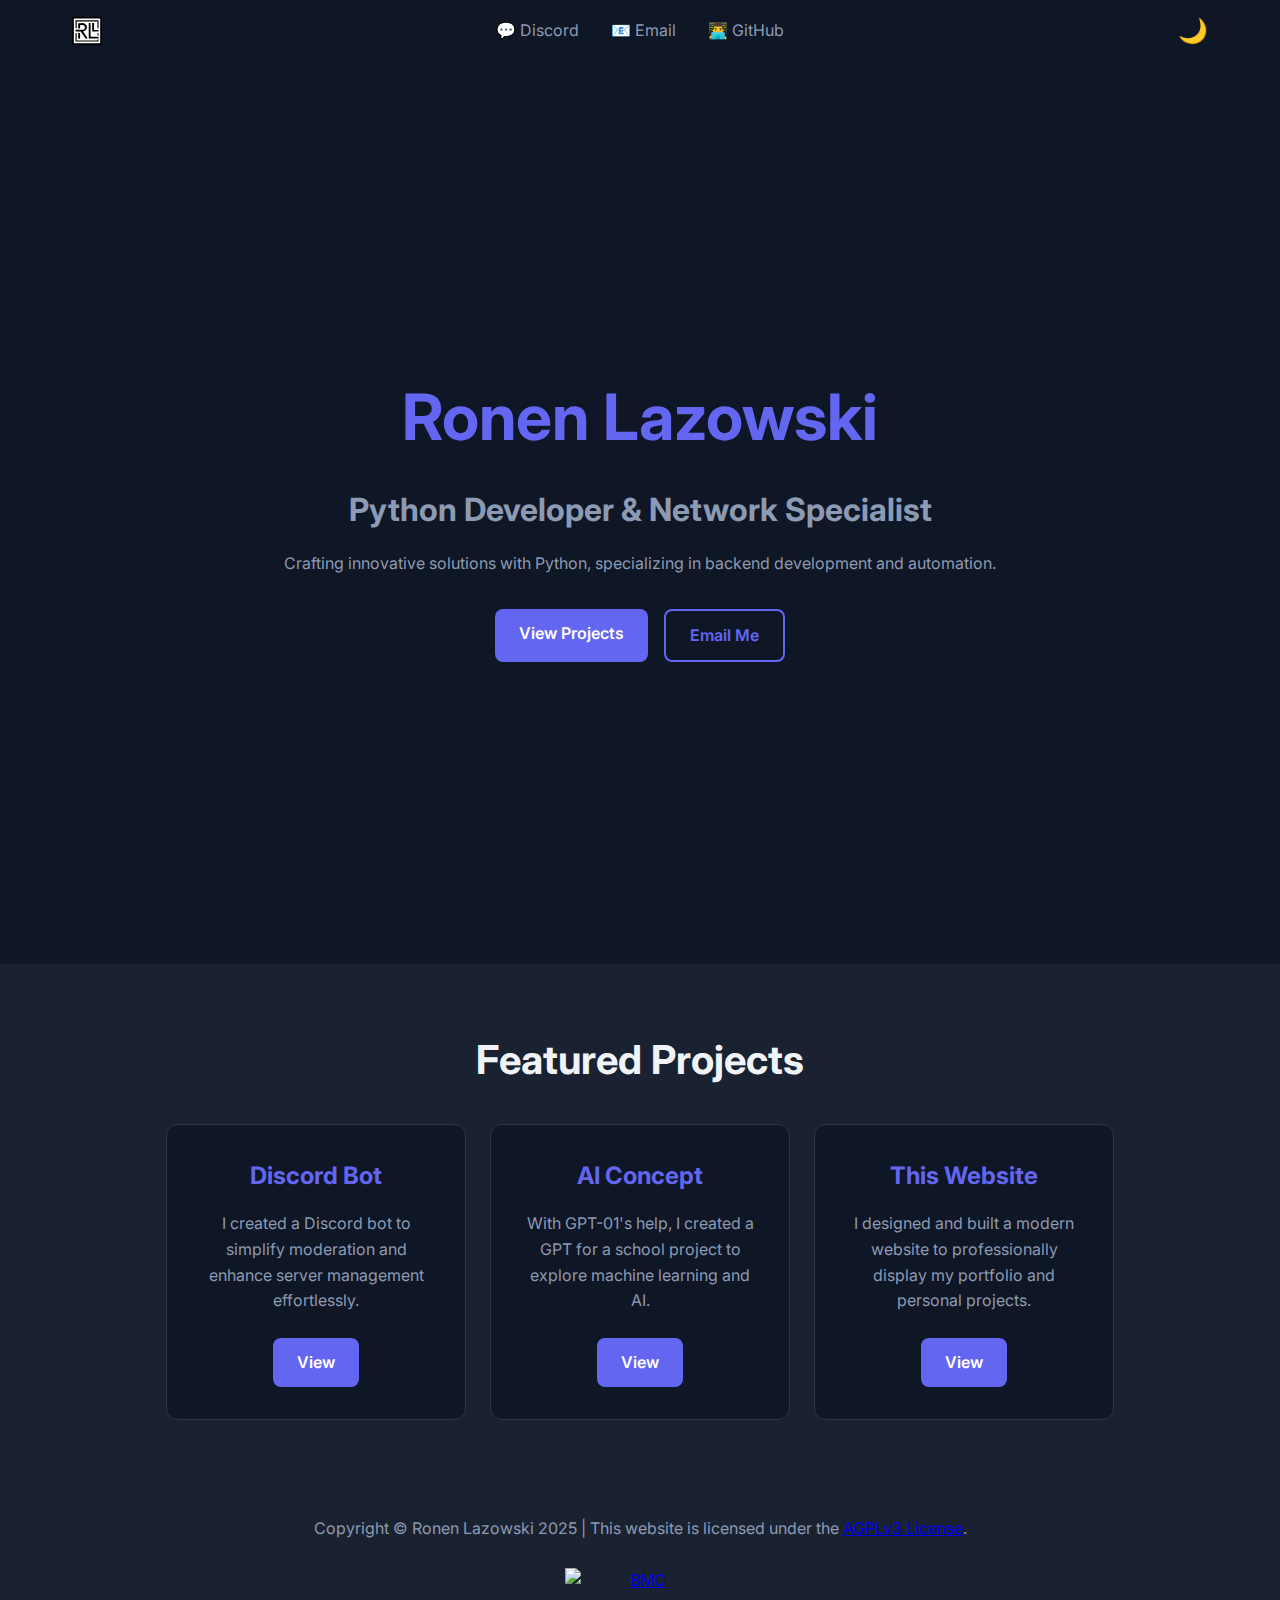
==== index.html @ 9857ad74 "Update index.html" ====
<!DOCTYPE html>
<html lang="en">
<head>
    <!-- Meta Information -->
    <meta charset="UTF-8" />
    <meta name="viewport" content="width=device-width, initial-scale=1.0" />
    <meta name="description" content="Python developer and network specialist building automation tools, Discord bots, and scalable backend systems." />
    <meta name="author" content="Ronen Lazowski" />
    <meta name="robots" content="index, follow" />
    <meta name="theme-color" content="#0d1117" />
    <meta name="apple-mobile-web-app-title" content="Ronen L" />

    <!-- Title and Canonical -->
    <title>Ronen Lazowski | Python Developer & Network Specialist</title>
    <link rel="canonical" href="https://www.ronenlaz.com/" />

    <!-- Open Graph Meta Tags -->
    <meta property="og:site_name" content="Ronen Lazowski" />
    <meta property="og:locale" content="en_US" />
    <meta property="og:title" content="Ronen Lazowski | Python Developer & Network Specialist" />
    <meta property="og:description" content="Python Developer & Network Specialist crafting automation tools, bots, and scalable backend systems." />
    <meta property="og:type" content="website" />
    <meta property="og:url" content="https://www.ronenlaz.com" />
    <meta property="og:image" content="images/logo.png" />
    <meta property="og:image:width" content="630" />
    <meta property="og:image:height" content="630" />

    <!-- Twitter Card Meta Tags -->
    <meta name="twitter:card" content="summary_large_image" />
    <meta name="twitter:title" content="Ronen Lazowski | Python Developer & Network Specialist" />
    <meta name="twitter:description" content="Python Developer & Network Specialist crafting automation tools, bots, and scalable backend systems." />
    <meta name="twitter:image" content="images/logo.png" />

    <!-- Favicon and Icons -->
    <link rel="icon" href="images/favicon.ico" type="image/x-icon" />
    <link rel="icon" type="image/png" href="images/favicon-96x96.png" sizes="96x96" alt="Ronen Lazowski Python Developer Logo"/>
    <link rel="icon" type="image/svg+xml" href="images/favicon.svg" />
    <link rel="shortcut icon" href="images/favicon.ico" />
    <link rel="apple-touch-icon" sizes="180x180" href="images/apple-touch-icon.png" />

    <!-- Preconnect & Preload Resources -->
    <link rel="preconnect" href="https://fonts.googleapis.com" />
    <link rel="preconnect" href="https://fonts.gstatic.com" crossorigin />
    <link rel="preload" href="images/logo.svg" as="image" />
    <link rel="preload" href="https://fonts.googleapis.com/css2?family=Inter:wght@300;400;600&display=swap" as="style" onload="this.onload=null;this.rel='stylesheet'" />
    <noscript>
        <link href="https://fonts.googleapis.com/css2?family=Inter:wght@300;400;600&display=swap" rel="stylesheet">
    </noscript>

    <!-- Google Analytics -->
    <!-- Google tag (gtag.js) -->
    <script async src="https://www.googletagmanager.com/gtag/js?id=G-HVR13DPYR2"></script>
    <script>
        window.dataLayer = window.dataLayer || [];
        function gtag(){dataLayer.push(arguments);}
        gtag('js', new Date());
        gtag('config', 'G-HVR13DPYR2');
    </script>

    <!-- Alternate Link for Hreflang -->
    <link rel="alternate" href="https://www.ronenlaz.com" hreflang="en" />

    <!-- Stylesheets -->
    <link rel="stylesheet" href="style.css" />

    <!-- Schema.org Structured Data (JSON-LD) -->
    <script type="application/ld+json">
        {
          "@context": "https://schema.org",
          "@type": "Person",
          "name": "Ronen Lazowski",
          "url": "https://www.ronenlaz.com",
          "sameAs": [
            "https://github.com/ronenlazowski",
            "https://discord.com/users/1357038796532875406"
          ],
          "jobTitle": "Python Developer & Network Specialist",
          "description": "Crafting backend automation tools, bots, and modern web apps.",
          "image": "https://www.ronenlaz.com/images/logo.png"
        }
    </script>

    <!-- Web Manifest -->
    <link rel="manifest" href="docs/site.webmanifest" />
</head>
<body>
<nav id="navbar">
    <div class="nav-content">
        <a href="#home" class="logo no-uri-change"><img src="images/logo.svg" style="display:block;" alt="logo" width="30" height="30"></a>
        <button id="mobile-menu-toggle" aria-label="Toggle Mobile Menu">☰</button>
        <ul class="nav-menu">
            <li><a href="https://discord.com/users/1357038796532875406" target="_blank" rel="noopener noreferrer">💬 Discord</a></li>
            <li><a href="mailto:me@ronenlaz.com" target="_blank" rel="noopener noreferrer">📧 Email</a></li>
            <li><a href="https://github.com/ronenlazowski" target="_blank" rel="noopener noreferrer">👨‍💻 GitHub</a></li>
        </ul>
        <button id="theme-toggle" aria-label="Toggle Theme">
            <span class="theme-icon">🌙</span>
        </button>
    </div>
</nav>
<section id="home">
    <div class="section-content">
        <h1>Ronen Lazowski</h1>
        <h2>Python Developer & Network Specialist</h2>
        <p>Crafting innovative solutions with Python, specializing in backend development and automation.</p>
        <div class="cta-buttons">
            <a href="#projects" class="btn btn-primary no-uri-change">View Projects</a>
            <a href="mailto:me@ronenlaz.com" target="_blank" rel="noopener noreferrer" class="btn btn-secondary">Email Me</a>
        </div>
    </div>
</section>
<section id="projects">
    <div class="section-content">
        <h2>Featured Projects</h2>
        <div class="projects-container">
            <div class="project-card">
                <h3>Discord Bot</h3>
                <p>I created a Discord bot to simplify moderation and enhance server management effortlessly.</p>
                <a href="https://github.com/ronenlazowski/paul" target="_blank" rel="noopener noreferrer" class="btn btn-primary">View</a>
            </div>
            <div class="project-card">
                <h3>AI Concept</h3>
                <p>With GPT-01's help, I created a GPT for a school project to explore machine learning and AI.</p>
                <a href="https://github.com/ronenlazowski/ai-concept" target="_blank" rel="noopener noreferrer" class="btn btn-primary">View</a>
            </div>
            <div class="project-card">
                <h3>This Website</h3>
                <p>I designed and built a modern website to professionally display my portfolio and personal projects.</p>
                <a href="https://github.com/ronenlazowski/website" target="_blank" rel="noopener noreferrer" class="btn btn-primary">View</a>
            </div>
        </div>
    </div>
</section>
<footer>
    <p>Copyright &copy; Ronen Lazowski 2025 | This website is licensed under the
        <a href="https://github.com/ronenlazowski/website/blob/main/LICENSE" target="_blank" rel="noopener noreferrer">AGPLv3 License</a>.
    </p>
    <br>
    <a href="https://buymeacoffee.com/ronenlazowski" target="_blank" rel="noopener noreferrer">
        <img src="images/bmc-button.png" style="display:block; margin-left: auto; margin-right: auto;" alt="BMC" width="150" height="40">
    </a>
</footer>
<script src="script.js"></script>
</body>
</html>
---- style.css ----
:root {
    --bg-primary: #0f1625;
    --bg-secondary: #1a2232;
    --text-primary: #f0f4f8;
    --text-secondary: #8c9ab3;
    --accent-color: #6366f1;
    --accent-hover: #7c3aed;
    --accent-subtle: #4338ca;
    --transition-speed: 0.3s;
    --border-color: #2c3648;
    --navbar-bg: #0f1625;
}

body.light-mode {
    --bg-primary: #f8fafc;
    --bg-secondary: #ffffff;
    --text-primary: #1e2837;
    --text-secondary: #6b7280;
    --accent-color: #5b51d8;
    --accent-hover: #4338ca;
    --accent-subtle: #6366f1;
    --navbar-bg: #f8fafc;
    --navbar-border: rgba(0,0,0,0.08);
}

:root,
body {
    color-scheme: dark light;
}

html {
    scroll-behavior: smooth;
}

* {
    margin: 0;
    padding: 0;
    box-sizing: border-box;
}

body {
    font-family: 'Inter', sans-serif;
    line-height: 1.6;
    background-color: var(--bg-primary);
    color: var(--text-primary);
    transition: background-color var(--transition-speed), color var(--transition-speed);
    width: 100%;
    max-width: 100%;
    overflow-x: hidden;
    padding-top: 4rem;
}

#navbar {
    position: fixed;
    width: 100%;
    top: 0;
    left: 0;
    background-color: var(--navbar-bg);
    z-index: 1000;
    padding: 1rem 0;
    border-bottom: 1px solid var(--navbar-border);
    box-shadow: 0 2px 4px var(--navbar-border);
}

.nav-content {
    max-width: 1200px;
    margin: 0 auto;
    display: flex;
    justify-content: space-between;
    align-items: center;
    padding: 0 2rem;
}

.logo {
    font-size: 1.5rem;
    font-weight: bold;
    color: var(--accent-color);
    text-decoration: none;
}

nav ul {
    display: flex;
    list-style: none;
    gap: 2rem;
}

nav ul li a {
    color: var(--text-secondary);
    text-decoration: none;
    transition: color var(--transition-speed);
}

nav ul li a:hover {
    color: var(--accent-color);
}

#theme-toggle {
    background: none;
    border: none;
    cursor: pointer;
    font-size: 1.5rem;
}

#mobile-menu-toggle {
    display: none;
    background: none;
    border: none;
    color: var(--text-secondary);
    font-size: 1.5rem;
    cursor: pointer;
}

#home {
    min-height: 100vh;
    display: flex;
    align-items: center;
    justify-content: center;
    text-align: center;
    padding: 2rem;
}

#home h1 {
    font-size: 4rem;
    color: var(--accent-color);
    margin-bottom: 1rem;
}

#home h2 {
    font-size: 2rem;
    color: var(--text-secondary);
    margin-bottom: 1rem;
}

#home p {
    color: var(--text-secondary);
    margin-bottom: 2rem;
}

.cta-buttons {
    display: flex;
    justify-content: center;
    gap: 1rem;
}

.btn {
    display: inline-block;
    padding: 0.75rem 1.5rem;
    border-radius: 0.5rem;
    text-decoration: none;
    transition: background-color var(--transition-speed);
    font-weight: 600;
}

.btn-primary {
    background-color: var(--accent-color);
    color: white;
}

.btn-primary:hover {
    background-color: var(--accent-hover);
}

.btn-secondary {
    background-color: transparent;
    border: 2px solid var(--accent-color);
    color: var(--accent-color);
}

.btn-secondary:hover {
    background-color: var(--accent-color);
    color: white;
}

footer {
    background-color: var(--bg-secondary);
    text-align: center;
    padding: 2rem;
    color: var(--text-secondary);
}

#projects {
    padding: 4rem 2rem;
    text-align: center;
    background-color: var(--bg-secondary);
}

#projects h2 {
    font-size: 2.5rem;
    margin-bottom: 2rem;
    color: var(--text-primary);
}

.projects-container {
    display: flex;
    justify-content: center;
    gap: 1.5rem;
    flex-wrap: wrap;
}

.project-card {
    background-color: var(--bg-primary);
    border: 1px solid var(--border-color);
    border-radius: 0.75rem;
    padding: 2rem;
    width: 300px;
    text-align: center;
    transition: transform 0.3s ease, box-shadow 0.3s ease;
}

.project-card h3 {
    font-size: 1.5rem;
    color: var(--accent-color);
    margin-bottom: 1rem;
}

.project-card p {
    color: var(--text-secondary);
    margin-bottom: 1.5rem;
}

.project-card:hover {
    transform: translateY(-5px);
    box-shadow: 0 5px 15px rgba(0, 0, 0, 0.2);
}

@media (max-width: 768px) {
    .cta-buttons {
        display: flex;
        flex-direction: column;
        gap: 10px;
    }

    .projects-container {
        display: grid;
        grid-template-columns: 1fr;
        gap: 1.5rem;
        justify-items: center;
        align-items: center;
    }

    #navbar {
        height: 4rem;
        padding: 0;
    }

    #navbar .nav-content {
        height: 100%;
        padding: 0 1rem;
        position: relative;
    }

    #mobile-menu-toggle {
        position: absolute;
        left: 50%;
        top: 50%;
        transform: translate(-50%, -50%);
        display: block;
        background: none;
        border: none;
        color: var(--text-secondary);
        font-size: 1.5rem;
        cursor: pointer;
        z-index: 1002;
    }

    #theme-toggle {
        position: absolute;
        right: 1rem;
        top: 50%;
        transform: translateY(-50%);
        display: block;
        z-index: 1002;
    }

    .nav-menu {
        display: flex;
        flex-direction: column;
        position: fixed;
        top: 4rem;
        left: 0;
        width: 100%;
        background-color: var(--bg-primary);
        backdrop-filter: blur(10px);
        -webkit-backdrop-filter: blur(10px);
        transform: translateY(-150%);
        transition: transform var(--transition-speed);
        z-index: 1001;
        padding-top: 1rem;
        align-items: center;
    }

    .nav-menu.active {
        transform: translateY(0);
    }

    nav ul {
        flex-direction: column;
        align-items: center;
        gap: 1rem;
        width: 100%;
    }

    nav ul li {
        width: 100%;
        text-align: center;
    }

    nav ul li a {
        display: block;
        padding: 0.5rem;
    }

    .logo {
        z-index: 1002;
        position: relative;
    }
}

@media (min-width: 769px) {
    #mobile-menu-toggle {
        display: none;
    }

    .nav-menu {
        display: flex !important;
        transform: translateX(0) !important;
    }
}
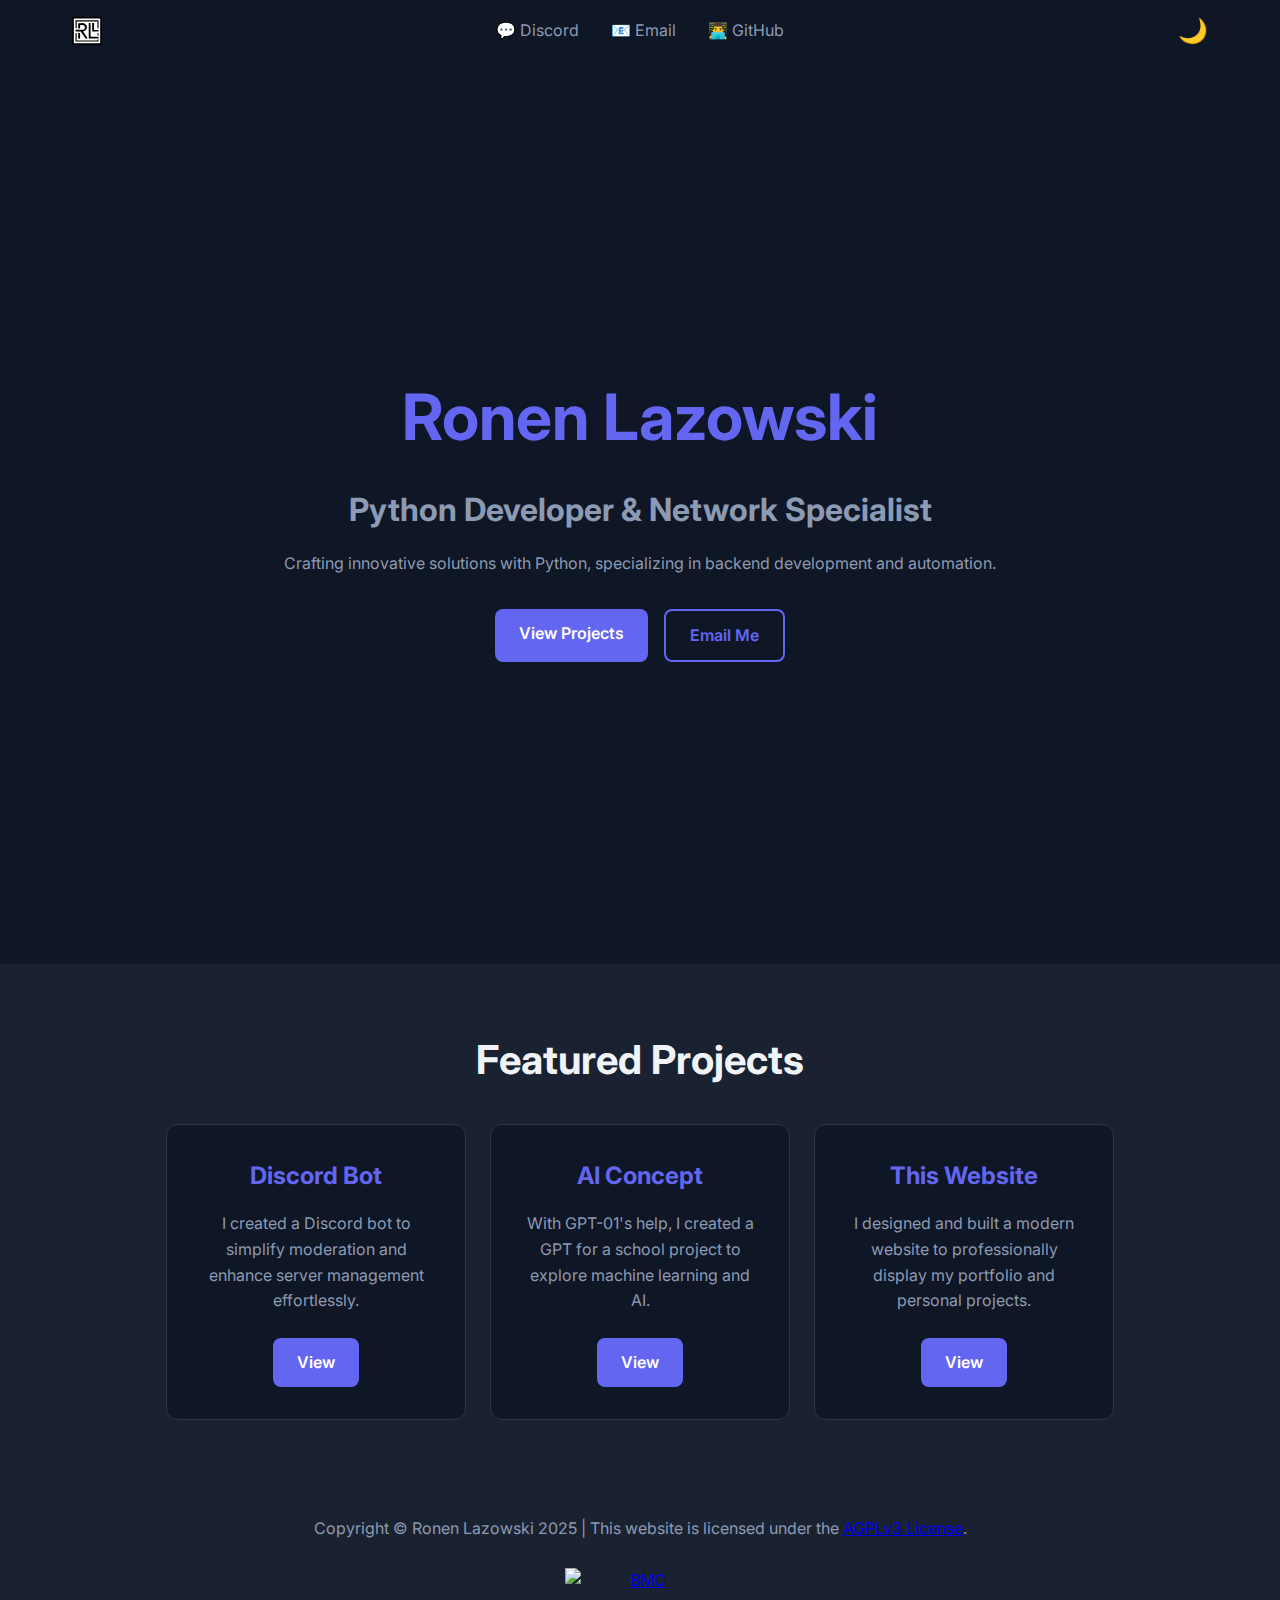
==== commit fef30451: "Update index.html" ====
--- a/index.html
+++ b/index.html
@@ -40,7 +40,7 @@
 
     <!-- Preconnect & Preload Resources -->
     <link rel="preconnect" href="https://fonts.googleapis.com" />
-    <link rel="preconnect" href="https://fonts.gstatic.com" crossorigin />
+    <link rel="preconnect" href="https://fonts.gstatic.com" crossorigin="anonymous" />
     <link rel="preload" href="images/logo.svg" as="image" />
     <link rel="preload" href="https://fonts.googleapis.com/css2?family=Inter:wght@300;400;600&display=swap" as="style" onload="this.onload=null;this.rel='stylesheet'" />
     <noscript>
@@ -137,7 +137,7 @@
     </p>
     <br>
     <a href="https://buymeacoffee.com/ronenlazowski" target="_blank" rel="noopener noreferrer">
-        <img src="images/bmc-button.png" style="display:block; margin-left: auto; margin-right: auto;" alt="BMC" width="150" height="40">
+        <img src="images/bmc-button.png" style="display:block; margin-left: auto; margin-right: auto;" alt="BMC" width="150" height="42">
     </a>
 </footer>
 <script src="script.js"></script>
